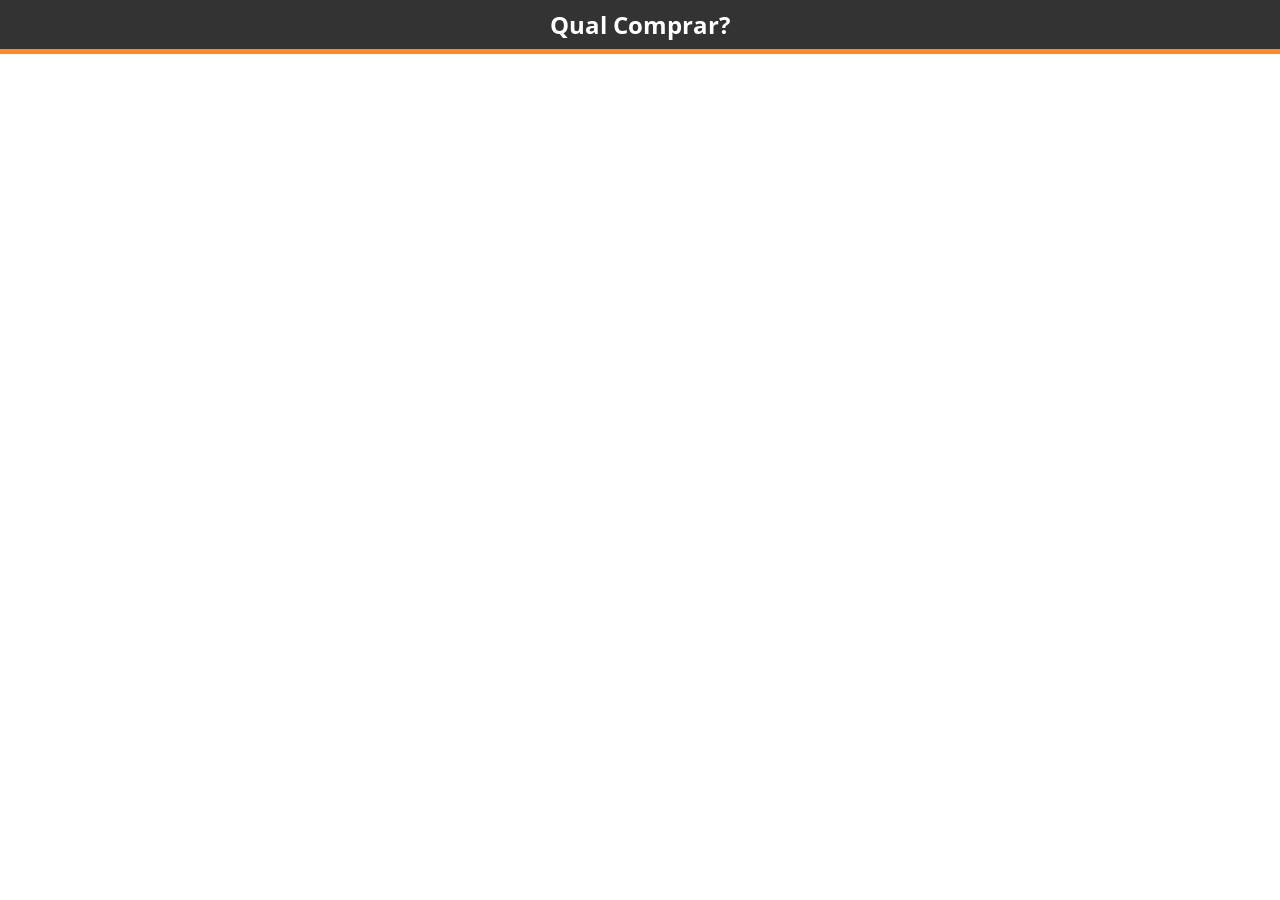
==== desafios/d02_pagina-de-conteudo/index.html @ c7962579 "Criando a Top-bar do Projeto Página de Conteúdo" ====
<!DOCTYPE html>
<html lang="pt-br">
<head>
    <meta charset="UTF-8">
    <meta name="viewport" content="width=device-width, initial-scale=1.0">
    <title>Página de Conteúdo</title>
    <link rel="stylesheet" href="./css/style.css">

    <!-- Fontes -->
    <link rel="preconnect" href="https://fonts.googleapis.com">
    <link rel="preconnect" href="https://fonts.gstatic.com" crossorigin>
    <link href="https://fonts.googleapis.com/css2?family=Open+Sans:wght@300;400;500;600;700&display=swap" rel="stylesheet">
    
</head>
<body>

    <div class="top-bar">Qual Comprar?</div>
    
</body>
</html>
---- desafios/d02_pagina-de-conteudo/css/style.css ----
body{
    margin: 0;
    padding: 0;

    font-family: 'Open Sans', Arial, sans-serif;
}

.top-bar{
    color: white;
    background-color: #333;

    font-size: 24px;
    font-weight: bold;
    text-align: center;
    padding: 8px;
    border-bottom: 5px solid #fd8a24 ;
}
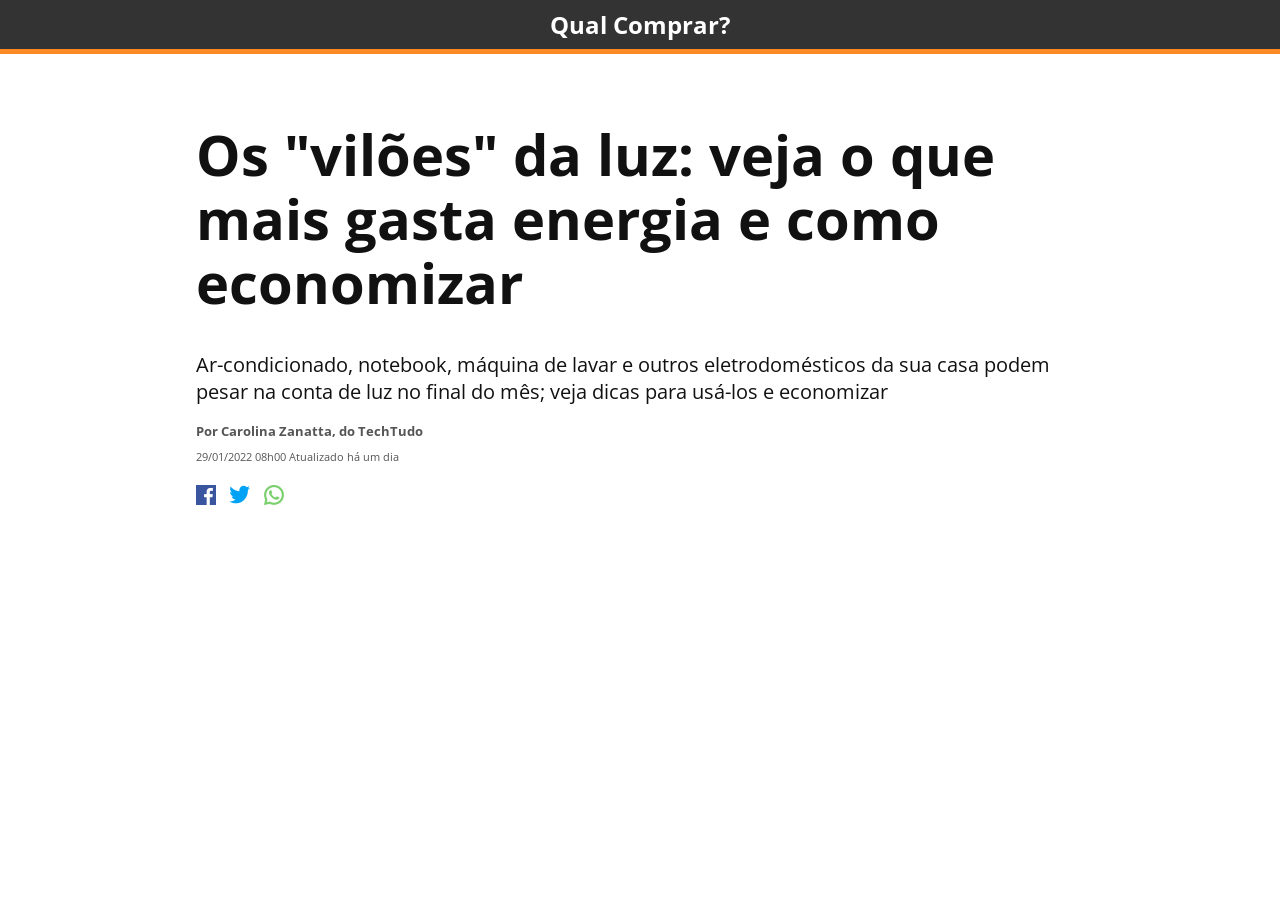
==== commit 4e71677a: "Header Criando o Header do projeto. H1, H2, AUTHOR, LEGENDA E SOCIAL ICONS" ====
--- a/desafios/d02_pagina-de-conteudo/index.html
+++ b/desafios/d02_pagina-de-conteudo/index.html
@@ -10,11 +10,38 @@
     <link rel="preconnect" href="https://fonts.googleapis.com">
     <link rel="preconnect" href="https://fonts.gstatic.com" crossorigin>
     <link href="https://fonts.googleapis.com/css2?family=Open+Sans:wght@300;400;500;600;700&display=swap" rel="stylesheet">
-    
+
 </head>
 <body>
 
     <div class="top-bar">Qual Comprar?</div>
     
+    <div class="container">
+
+        <div class="header">
+            <h1 class="headline">Os "vilões" da luz: veja o que mais gasta energia e como economizar</h1>
+            <h2 class="subtitle">Ar-condicionado, notebook, máquina de lavar e outros eletrodomésticos da sua casa podem pesar na conta de luz no final do mês; veja dicas para usá-los e economizar</h2>
+        </div>
+
+        <div>
+            <div class="author">Por Carolina Zanatta, do TechTudo</div>
+
+            <sub>
+                <small>29/01/2022 08h00 Atualizado há um dia</small>
+            </sub>
+        </div>
+
+        <div class="social-icons">
+            <a href="">
+                <img class="social-icon" src="./assets/facebook.png" alt="facebook">
+            </a>
+            <a href="">
+                <img class="social-icon" src="./assets/twitter.png" alt="Twitter">
+            </a>
+            <a href="">
+                <img class="social-icon" src="./assets/whatsapp.png" alt="zap">
+            </a>
+        </div>
+    </div>
 </body>
 </html>
--- a/desafios/d02_pagina-de-conteudo/css/style.css
+++ b/desafios/d02_pagina-de-conteudo/css/style.css
@@ -3,6 +3,12 @@
     padding: 0;
 
     font-family: 'Open Sans', Arial, sans-serif;
+
+    color: #555;
+}
+
+h1, h2{
+    color: #111;
 }
 
 .top-bar{
@@ -14,4 +20,42 @@
     text-align: center;
     padding: 8px;
     border-bottom: 5px solid #fd8a24 ;
+}
+
+.container{
+    max-width: 888px;
+    margin: auto;
+    padding: 30px;
+}
+
+.header{
+
+}
+
+.headline{
+    font-size: 56px;
+    line-height: 64px;
+}
+
+.subtitle{
+    font-weight: normal;
+    font-size: 20px;
+}
+
+.author{
+    font-weight: bold;
+    font-size: 0.8em;
+}
+
+.social-icons{
+    margin-top: 10px;
+}
+
+.social-icon{
+    width: 20px;
+    padding: 10px 10px 10px 0;
+}
+
+a{
+    text-decoration: none;
 }
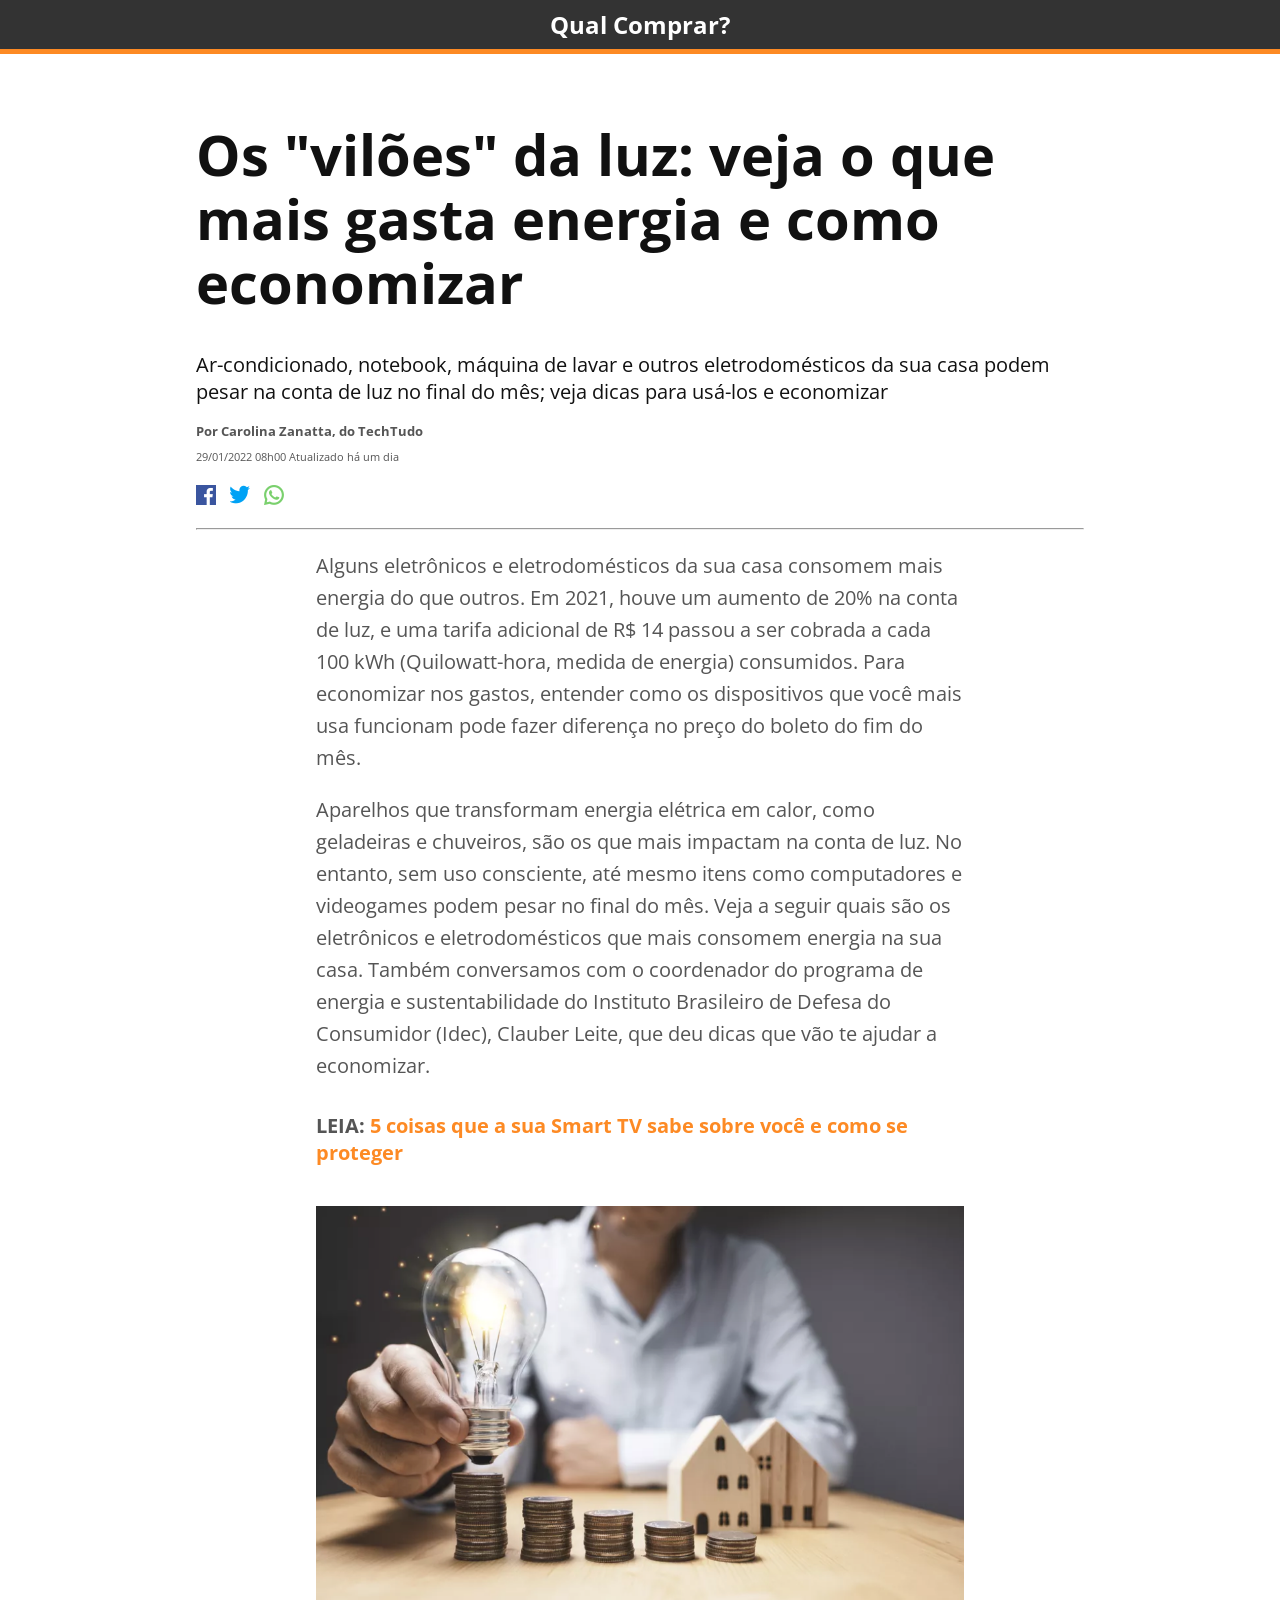
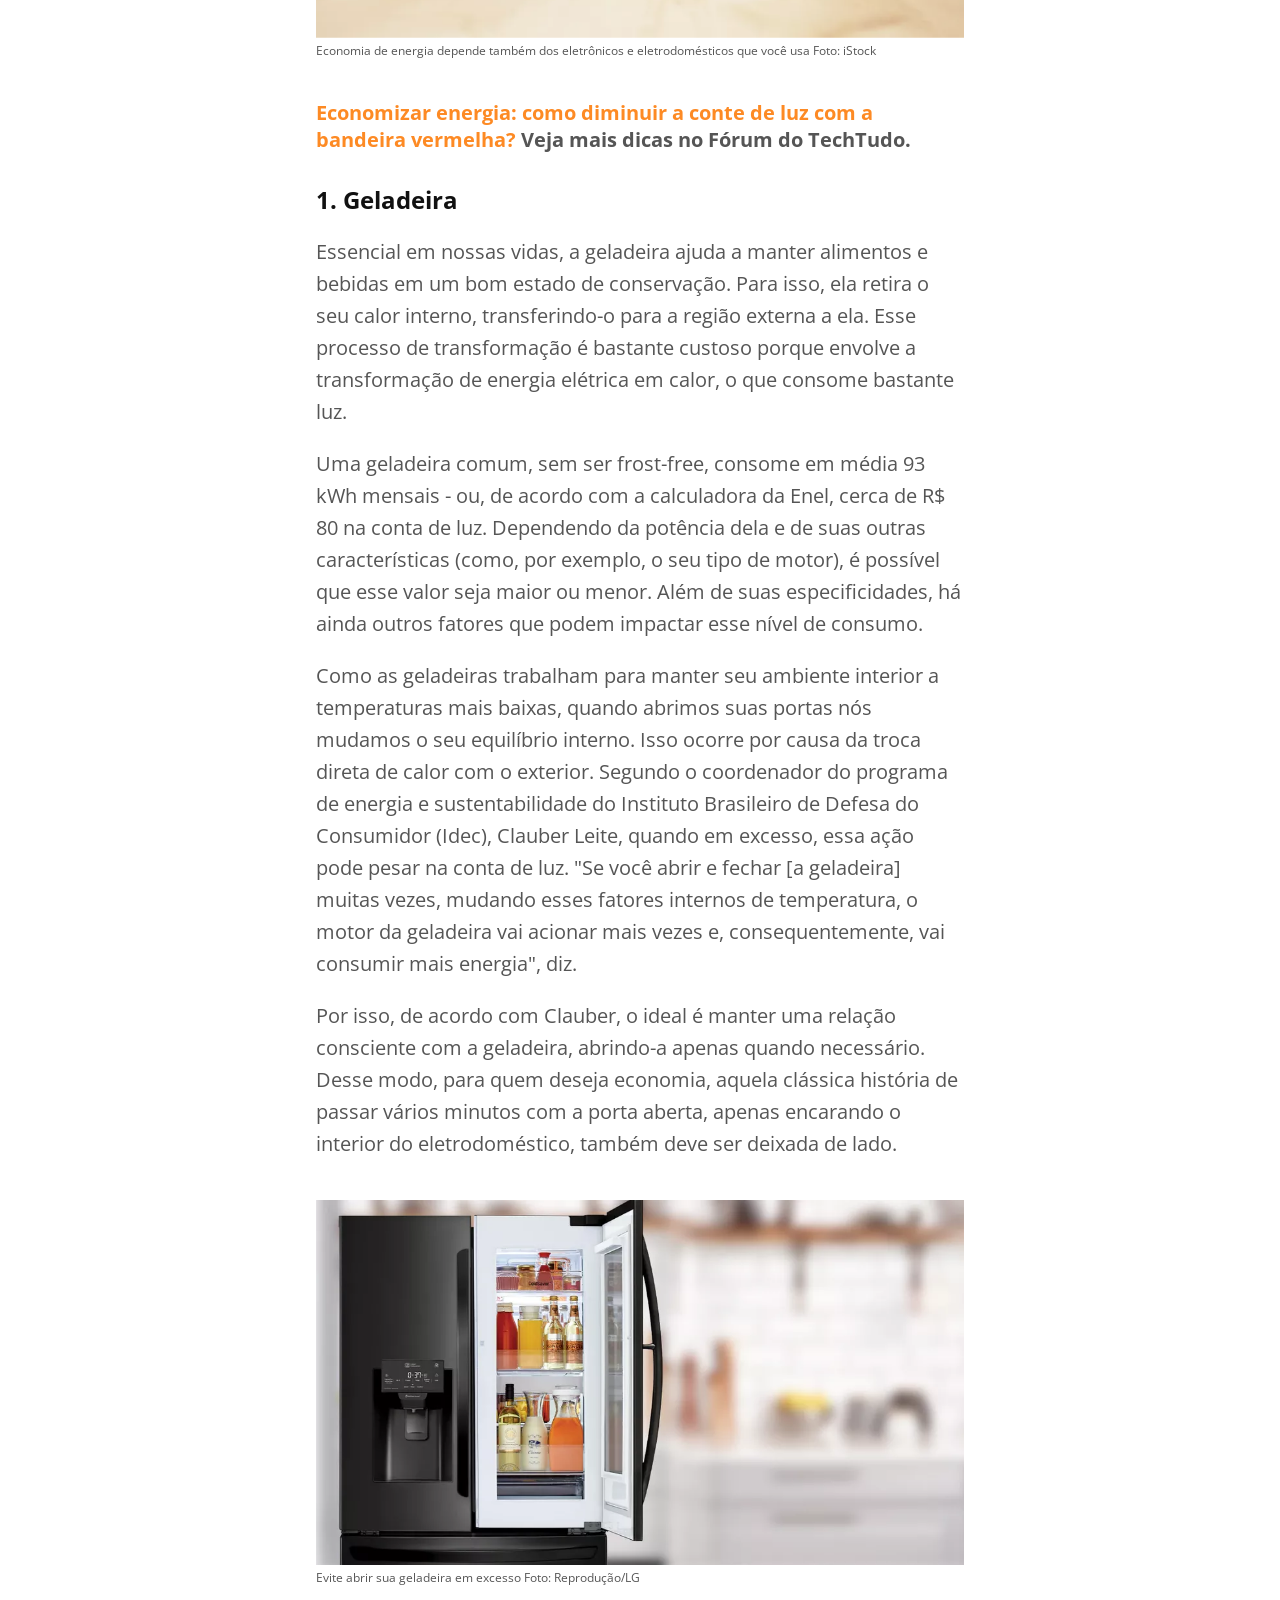
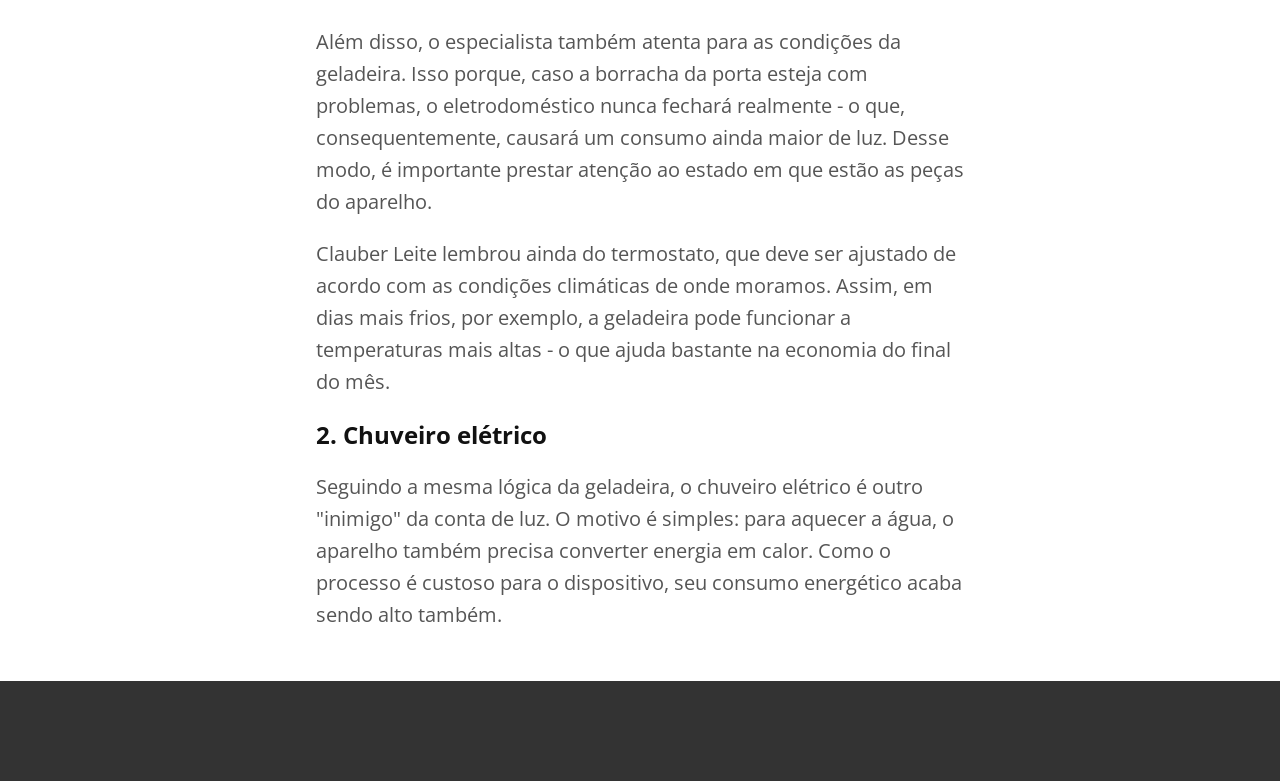
==== commit 51d09288: "Criando o Content da página" ====
--- a/desafios/d02_pagina-de-conteudo/index.html
+++ b/desafios/d02_pagina-de-conteudo/index.html
@@ -42,6 +42,99 @@
                 <img class="social-icon" src="./assets/whatsapp.png" alt="zap">
             </a>
         </div>
+        <hr>
+        <div class="content">
+            <p>
+                Alguns eletrônicos e eletrodomésticos da sua casa consomem mais
+                energia do que outros. Em 2021, houve um aumento de 20% na conta
+                de luz, e uma tarifa adicional de R$ 14 passou a ser cobrada a cada 100
+                kWh (Quilowatt-hora, medida de energia) consumidos. Para
+                economizar nos gastos, entender como os dispositivos que você mais usa funcionam pode fazer diferença no preço do boleto do fim do mês.
+            </p>
+            <p>
+                Aparelhos que transformam energia elétrica em calor, como geladeiras
+                e chuveiros, são os que mais impactam na conta de luz. No entanto,
+                sem uso consciente, até mesmo itens como computadores e
+                videogames podem pesar no final do mês. Veja a seguir quais são os
+                eletrônicos e eletrodomésticos que mais consomem energia na sua
+                casa. Também conversamos com o coordenador do programa de energia e sustentabilidade do Instituto Brasileiro de Defesa do Consumidor (Idec), Clauber Leite, que deu dicas que vão te ajudar a economizar.
+            </p>
+
+            <div class="cta">
+                LEIA:
+                <a href="#"> 5 coisas que a sua Smart TV sabe sobre você e como se proteger</a>
+            </div>
+
+            <figure>
+                <img src="assets/moedas.png" alt="Moedas">
+                <figcaption>Economia de energia depende também dos eletrônicos e eletrodomésticos que você usa Foto: iStock
+                </figcaption>
+            </figure>
+
+            <div class="cta">
+                <a href="#">Economizar energia: como diminuir a conte de luz com a bandeira vermelha?</a> Veja mais dicas no Fórum do TechTudo.
+            </div>
+
+            <h2>1. Geladeira</h2>
+            <p>
+                Essencial em nossas vidas, a geladeira ajuda a manter alimentos e
+                bebidas em um bom estado de conservação. Para isso, ela retira o seu
+                calor interno, transferindo-o para a região externa a ela. Esse processo
+                de transformação é bastante custoso porque envolve a transformação
+                de energia elétrica em calor, o que consome bastante luz.
+            </p>
+            <p>
+                Uma geladeira comum, sem ser frost-free, consome em média 93 kWh
+                mensais - ou, de acordo com a calculadora da Enel, cerca de R$ 80 na
+                conta de luz. Dependendo da potência dela e de suas outras
+                características (como, por exemplo, o seu tipo de motor), é possível
+                que esse valor seja maior ou menor. Além de suas especificidades, há
+                ainda outros fatores que podem impactar esse nível de consumo.
+            </p>
+            <p>
+                Como as geladeiras trabalham para manter seu ambiente interior a
+                temperaturas mais baixas, quando abrimos suas portas nós mudamos
+                o seu equilíbrio interno. Isso ocorre por causa da troca direta de calor
+                com o exterior. Segundo o coordenador do programa de energia e
+                sustentabilidade do Instituto Brasileiro de Defesa do Consumidor
+                (Idec), Clauber Leite, quando em excesso, essa ação pode pesar na
+                conta de luz. "Se você abrir e fechar [a geladeira] muitas vezes,
+                mudando esses fatores internos de temperatura, o motor da geladeira
+                vai acionar mais vezes e, consequentemente, vai consumir mais
+                energia", diz.
+            </p>
+            <p>
+                Por isso, de acordo com Clauber, o ideal é manter uma relação
+                consciente com a geladeira, abrindo-a apenas quando necessário.
+                Desse modo, para quem deseja economia, aquela clássica história de
+                passar vários minutos com a porta aberta, apenas encarando o interior
+                do eletrodoméstico, também deve ser deixada de lado.
+            </p>
+
+            <figure>
+                <img src="./assets/geladeira.png" alt="geladeira">
+                <figcaption>Evite abrir sua geladeira em excesso Foto: Reprodução/LG</figcaption>
+            </figure>
+            <p>Além disso, o especialista também atenta para as condições da
+                geladeira. Isso porque, caso a borracha da porta esteja com problemas,
+                o eletrodoméstico nunca fechará realmente - o que,
+                consequentemente, causará um consumo ainda maior de luz. Desse
+                modo, é importante prestar atenção ao estado em que estão as peças
+                do aparelho.</p>
+            <p>Clauber Leite lembrou ainda do termostato, que deve ser ajustado de
+                acordo com as condições climáticas de onde moramos. Assim, em dias
+                mais frios, por exemplo, a geladeira pode funcionar a temperaturas
+                mais altas - o que ajuda bastante na economia do final do mês.
+                </p>
+
+                <h2>2. Chuveiro elétrico</h2>
+                <p>Seguindo a mesma lógica da geladeira, o chuveiro elétrico é outro
+                    "inimigo" da conta de luz. O motivo é simples: para aquecer a água, o
+                    aparelho também precisa converter energia em calor. Como o
+                    processo é custoso para o dispositivo, seu consumo energético acaba
+                    sendo alto também.</p>
+        </div>
     </div>
+    <div class="footer"></div>
 </body>
 </html>
--- a/desafios/d02_pagina-de-conteudo/css/style.css
+++ b/desafios/d02_pagina-de-conteudo/css/style.css
@@ -58,4 +58,36 @@
 
 a{
     text-decoration: none;
+    color: #fd8a24;
+}
+
+.content{
+    max-width: 648px;
+    margin: auto;
+}
+
+p{
+    font-size: 20px;
+    line-height: 32px;
+}
+
+.cta{
+    font-size: 20px;
+    margin: 30px 0;
+    font-weight: 700;
+}
+
+figure{
+    padding: 0;
+    margin: 40px 0;
+    font-size: 12px;
+}
+
+figure > img{
+    width: 100%;
+}
+
+.footer{
+    background-color: #333;
+    height: 100px;
 }
